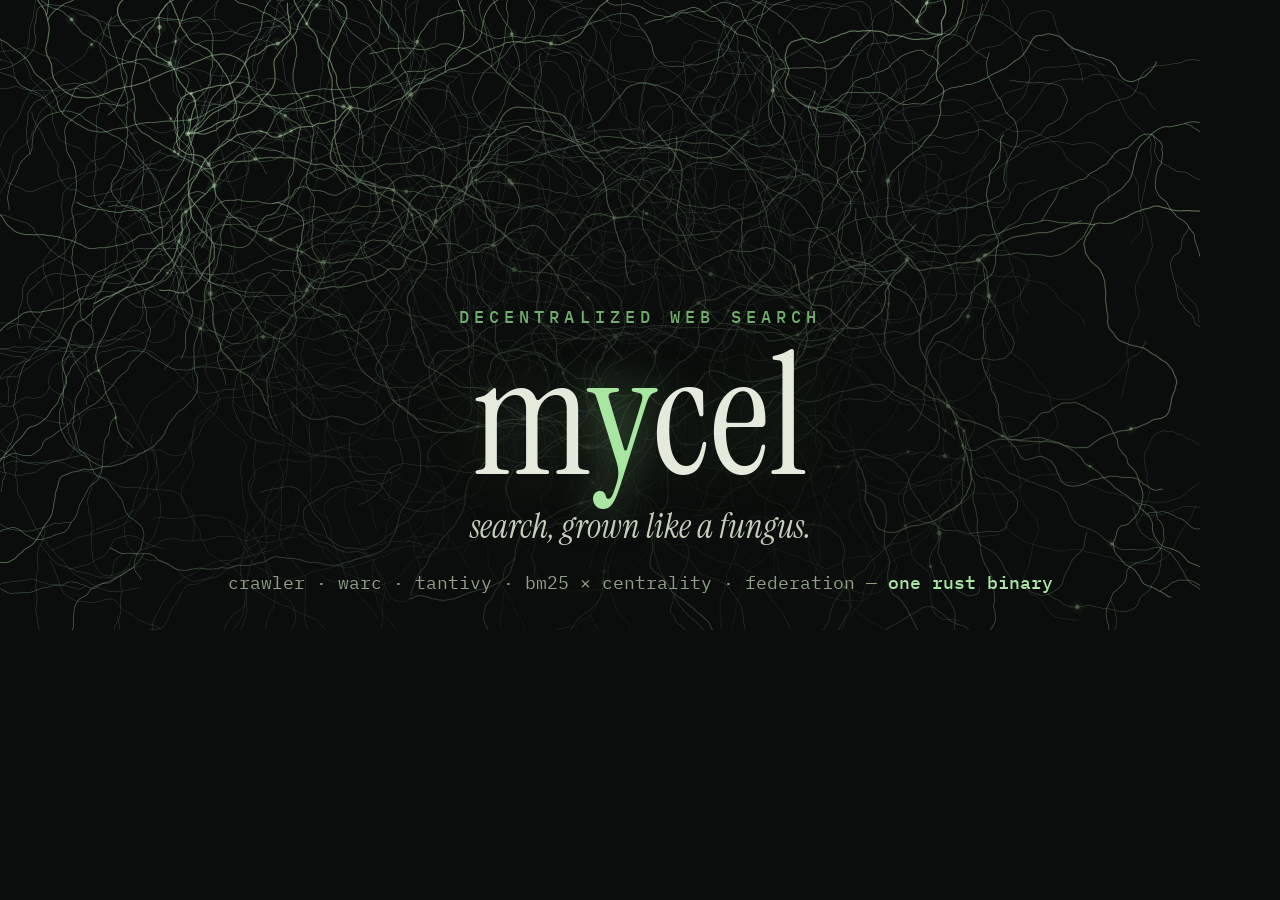
==== site/og.html @ 194cc895 "Add GitHub Pages site site/ is a static scrollytelling page: a three.js mycelium organism grows behi" ====
<!doctype html>
<!-- Fallback generator for og.png (1200x630).
     The shipped og.png is a capture of the live 3D hero (serve site/, hide
     .nav/.scroll-cue/.hero-hint, screenshot the first viewport at 1200x630).
     This file renders a deterministic 2D variant if a quick regen is needed:
     "/Applications/Google Chrome.app/Contents/MacOS/Google Chrome" \
       --headless=new --screenshot=site/og.png --window-size=1200,630 \
       --hide-scrollbars --virtual-time-budget=6000 file://$PWD/site/og.html -->
<html lang="en">
<head>
<meta charset="utf-8">
<link rel="preconnect" href="https://fonts.googleapis.com">
<link rel="preconnect" href="https://fonts.gstatic.com" crossorigin>
<link href="https://fonts.googleapis.com/css2?family=IBM+Plex+Mono:wght@400;500&family=Instrument+Serif:ital@0;1&display=swap" rel="stylesheet">
<style>
  html,body{margin:0;width:1200px;height:630px;overflow:hidden;background:#0a0d0b}
  canvas{position:absolute;inset:0}
  .scrim{position:absolute;inset:0;background:radial-gradient(ellipse 60% 62% at 50% 52%,rgba(10,13,11,.9),rgba(10,13,11,.35) 60%,rgba(10,13,11,0) 85%)}
  .in{position:absolute;inset:0;display:flex;flex-direction:column;align-items:center;justify-content:center;text-align:center}
  .eyebrow{font:500 17px "IBM Plex Mono",monospace;letter-spacing:.3em;text-transform:uppercase;color:#6fae6b;margin-bottom:10px}
  h1{font:400 168px/0.95 "Instrument Serif",serif;color:#e4ebdd;margin:0 0 6px;text-shadow:0 0 60px rgba(168,230,161,.16)}
  h1 span{color:#a8e6a1;text-shadow:0 0 40px rgba(168,230,161,.55)}
  .tag{font:italic 400 34px "Instrument Serif",serif;color:#c3cebb;margin-bottom:22px}
  .sub{font:400 18px "IBM Plex Mono",monospace;color:#8fa088}
  .sub b{color:#a8e6a1;font-weight:500}
</style>
</head>
<body>
<canvas id="c" width="2400" height="1260" style="width:1200px;height:630px"></canvas>
<div class="scrim"></div>
<div class="in">
  <div class="eyebrow">decentralized web search</div>
  <h1>m<span>y</span>cel</h1>
  <div class="tag">search, grown like a fungus.</div>
  <div class="sub">crawler · warc · tantivy · bm25 × centrality · federation — <b>one rust binary</b></div>
</div>
<script>
  // deterministic mycelium still — seeded LCG so the image is reproducible
  const ctx = document.getElementById("c").getContext("2d");
  ctx.setTransform(2, 0, 0, 2, 0, 0);
  const W = 1200, H = 630;
  let s = 42;
  const rnd = () => (s = (s * 1664525 + 1013904223) >>> 0) / 4294967296;
  ctx.fillStyle = "#0a0d0b"; ctx.fillRect(0, 0, W, H);
  ctx.lineCap = "round";
  let tips = [];
  const newTip = (x, y, a, g) => tips.length < 110 && tips.push({ x, y, a, g, sp: .5 + rnd() * .6, life: 260 + rnd() * 400, w: Math.max(.4, 1.2 - g * .22) });
  const glows = [];
  for (let i = 0; i < 7; i++) {
    const x = W * (.08 + .84 * rnd()), y = H * (.1 + .8 * rnd());
    glows.push([x, y, 2.4]);
    for (let k = 0, n = 3 + (rnd() * 3 | 0); k < n; k++) newTip(x, y, rnd() * Math.PI * 2, 0);
  }
  for (let f = 0; f < 1500; f++) {
    for (let i = tips.length - 1; i >= 0; i--) {
      const t = tips[i];
      t.a += (rnd() - .5) * .34;
      const nx = t.x + Math.cos(t.a) * t.sp, ny = t.y + Math.sin(t.a) * t.sp;
      ctx.beginPath(); ctx.moveTo(t.x, t.y); ctx.lineTo(nx, ny);
      ctx.lineWidth = t.w; ctx.strokeStyle = `hsla(${108 + t.g * 9},30%,72%,.3)`; ctx.stroke();
      t.x = nx; t.y = ny;
      if (rnd() < .013) { newTip(nx, ny, t.a + (rnd() < .5 ? -1 : 1) * (.5 + rnd() * .7), t.g + 1); if (rnd() < .3) glows.push([nx, ny, 1.1 + rnd() * 1.4]); }
      if (--t.life < 0 || nx < -20 || ny < -20 || nx > W + 20 || ny > H + 20) tips.splice(i, 1);
    }
    if (tips.length < 30) { const x = W * rnd(), y = H * rnd(); for (let k = 0; k < 3; k++) newTip(x, y, rnd() * Math.PI * 2, 0); }
  }
  for (const [x, y, r] of glows.slice(0, 120)) {
    ctx.beginPath(); ctx.arc(x, y, r * 3, 0, 7); ctx.fillStyle = "rgba(168,230,161,.05)"; ctx.fill();
    ctx.beginPath(); ctx.arc(x, y, r, 0, 7); ctx.fillStyle = "rgba(211,247,201,.42)"; ctx.fill();
  }
</script>
</body>
</html>
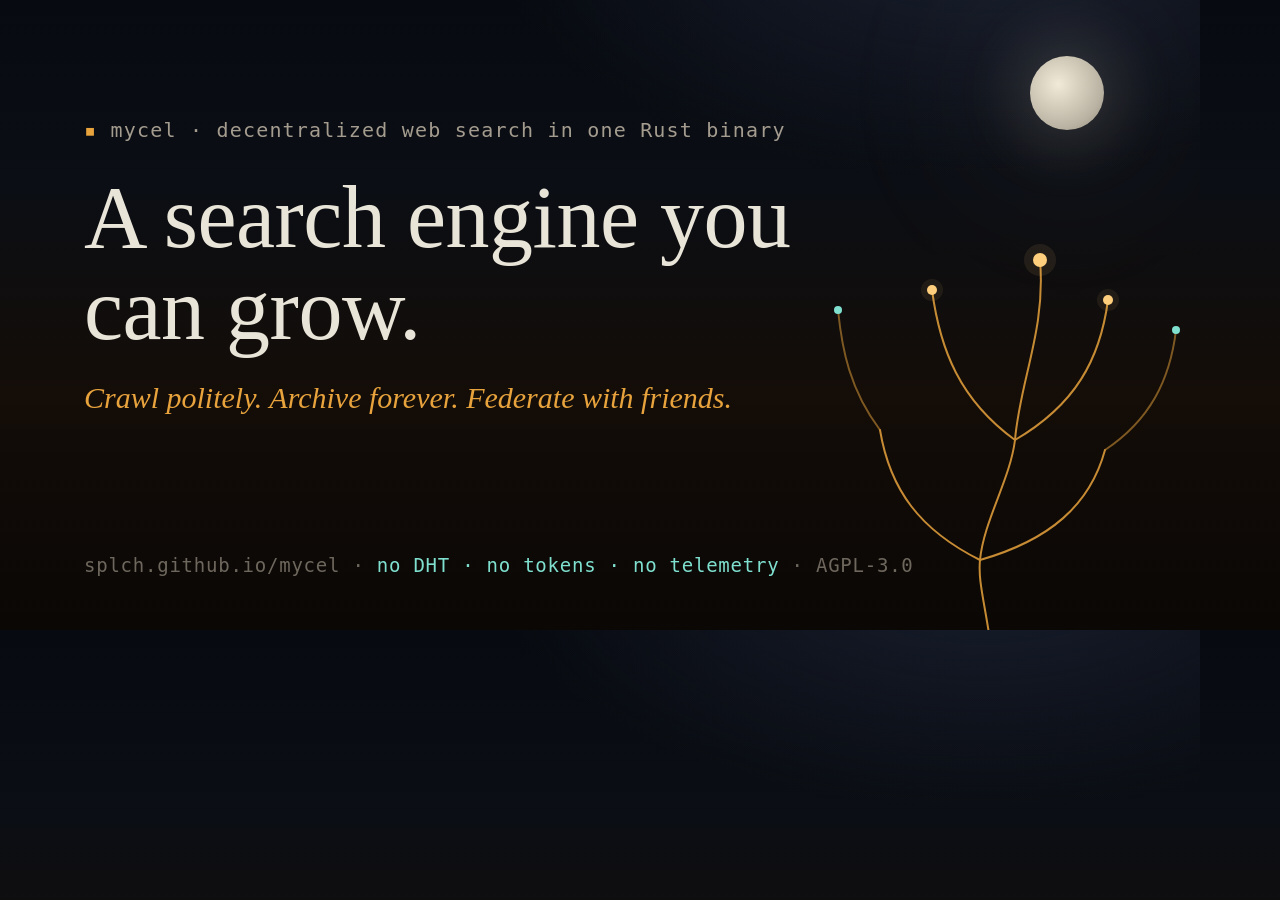
==== commit cb19c2f8: "Rebuild the site: a descent from the graveyard into the mycelium Replace the old site with a from-sc" ====
--- a/site/og.html
+++ b/site/og.html
@@ -1,73 +1,76 @@
 <!doctype html>
-<!-- Fallback generator for og.png (1200x630).
-     The shipped og.png is a capture of the live 3D hero (serve site/, hide
-     .nav/.scroll-cue/.hero-hint, screenshot the first viewport at 1200x630).
-     This file renders a deterministic 2D variant if a quick regen is needed:
-     "/Applications/Google Chrome.app/Contents/MacOS/Google Chrome" \
-       --headless=new --screenshot=site/og.png --window-size=1200,630 \
-       --hide-scrollbars --virtual-time-budget=6000 file://$PWD/site/og.html -->
+<!--
+  og.png source. Regenerate after changing this file:
+
+    python3 -m http.server 8619 --directory site &
+    "/Applications/Google Chrome.app/Contents/MacOS/Google Chrome" \
+      --headless=new --window-size=1200,630 --hide-scrollbars \
+      --virtual-time-budget=2000 --screenshot=site/og.png \
+      "http://127.0.0.1:8619/og.html"
+
+  1200x630, static by design (no animation): what you see is the card.
+-->
 <html lang="en">
 <head>
 <meta charset="utf-8">
-<link rel="preconnect" href="https://fonts.googleapis.com">
-<link rel="preconnect" href="https://fonts.gstatic.com" crossorigin>
-<link href="https://fonts.googleapis.com/css2?family=IBM+Plex+Mono:wght@400;500&family=Instrument+Serif:ital@0;1&display=swap" rel="stylesheet">
 <style>
-  html,body{margin:0;width:1200px;height:630px;overflow:hidden;background:#0a0d0b}
-  canvas{position:absolute;inset:0}
-  .scrim{position:absolute;inset:0;background:radial-gradient(ellipse 60% 62% at 50% 52%,rgba(10,13,11,.9),rgba(10,13,11,.35) 60%,rgba(10,13,11,0) 85%)}
-  .in{position:absolute;inset:0;display:flex;flex-direction:column;align-items:center;justify-content:center;text-align:center}
-  .eyebrow{font:500 17px "IBM Plex Mono",monospace;letter-spacing:.3em;text-transform:uppercase;color:#6fae6b;margin-bottom:10px}
-  h1{font:400 168px/0.95 "Instrument Serif",serif;color:#e4ebdd;margin:0 0 6px;text-shadow:0 0 60px rgba(168,230,161,.16)}
-  h1 span{color:#a8e6a1;text-shadow:0 0 40px rgba(168,230,161,.55)}
-  .tag{font:italic 400 34px "Instrument Serif",serif;color:#c3cebb;margin-bottom:22px}
-  .sub{font:400 18px "IBM Plex Mono",monospace;color:#8fa088}
-  .sub b{color:#a8e6a1;font-weight:500}
+  * { margin: 0; box-sizing: border-box; }
+  html, body { width: 1200px; height: 630px; overflow: hidden; }
+  body {
+    position: relative;
+    background:
+      radial-gradient(900px 460px at 82% -12%, #1a2030 0%, transparent 55%),
+      linear-gradient(to bottom, #070a10 0%, #0b0e14 30%, #140d08 62%, #0a0705 100%);
+    font-family: ui-monospace, 'SF Mono', SFMono-Regular, Menlo, Consolas, monospace;
+    color: #e9e4d8;
+  }
+  .moon {
+    position: absolute; top: 56px; right: 96px; width: 74px; height: 74px; border-radius: 50%;
+    background: radial-gradient(circle at 38% 38%, #f2ead8, #b9b2a2 68%, #8d8779 100%);
+    box-shadow: 0 0 60px 18px rgba(226,218,196,.14), 0 0 180px 70px rgba(226,218,196,.05);
+  }
+  svg.net { position: absolute; inset: 0; }
+  .wrap { position: absolute; left: 84px; top: 118px; width: 760px; }
+  .kicker { font-size: 20px; letter-spacing: .06em; color: #a49c8f; margin-bottom: 30px; }
+  .kicker b { color: #e8a33d; font-weight: 400; }
+  h1 { font-family: Georgia, 'Times New Roman', serif; font-weight: 400; font-size: 88px; line-height: 1.04; letter-spacing: -0.5px; }
+  .sub { font-family: Georgia, serif; font-style: italic; font-size: 30px; color: #e8a33d; margin-top: 26px; }
+  .foot { position: absolute; left: 84px; bottom: 54px; font-size: 19px; color: #6e675d; letter-spacing: .04em; }
+  .foot span { color: #7fe0cf; }
 </style>
 </head>
 <body>
-<canvas id="c" width="2400" height="1260" style="width:1200px;height:630px"></canvas>
-<div class="scrim"></div>
-<div class="in">
-  <div class="eyebrow">decentralized web search</div>
-  <h1>m<span>y</span>cel</h1>
-  <div class="tag">search, grown like a fungus.</div>
-  <div class="sub">crawler · warc · tantivy · bm25 × centrality · federation — <b>one rust binary</b></div>
-</div>
-<script>
-  // deterministic mycelium still — seeded LCG so the image is reproducible
-  const ctx = document.getElementById("c").getContext("2d");
-  ctx.setTransform(2, 0, 0, 2, 0, 0);
-  const W = 1200, H = 630;
-  let s = 42;
-  const rnd = () => (s = (s * 1664525 + 1013904223) >>> 0) / 4294967296;
-  ctx.fillStyle = "#0a0d0b"; ctx.fillRect(0, 0, W, H);
-  ctx.lineCap = "round";
-  let tips = [];
-  const newTip = (x, y, a, g) => tips.length < 110 && tips.push({ x, y, a, g, sp: .5 + rnd() * .6, life: 260 + rnd() * 400, w: Math.max(.4, 1.2 - g * .22) });
-  const glows = [];
-  for (let i = 0; i < 7; i++) {
-    const x = W * (.08 + .84 * rnd()), y = H * (.1 + .8 * rnd());
-    glows.push([x, y, 2.4]);
-    for (let k = 0, n = 3 + (rnd() * 3 | 0); k < n; k++) newTip(x, y, rnd() * Math.PI * 2, 0);
-  }
-  for (let f = 0; f < 1500; f++) {
-    for (let i = tips.length - 1; i >= 0; i--) {
-      const t = tips[i];
-      t.a += (rnd() - .5) * .34;
-      const nx = t.x + Math.cos(t.a) * t.sp, ny = t.y + Math.sin(t.a) * t.sp;
-      ctx.beginPath(); ctx.moveTo(t.x, t.y); ctx.lineTo(nx, ny);
-      ctx.lineWidth = t.w; ctx.strokeStyle = `hsla(${108 + t.g * 9},30%,72%,.3)`; ctx.stroke();
-      t.x = nx; t.y = ny;
-      if (rnd() < .013) { newTip(nx, ny, t.a + (rnd() < .5 ? -1 : 1) * (.5 + rnd() * .7), t.g + 1); if (rnd() < .3) glows.push([nx, ny, 1.1 + rnd() * 1.4]); }
-      if (--t.life < 0 || nx < -20 || ny < -20 || nx > W + 20 || ny > H + 20) tips.splice(i, 1);
-    }
-    if (tips.length < 30) { const x = W * rnd(), y = H * rnd(); for (let k = 0; k < 3; k++) newTip(x, y, rnd() * Math.PI * 2, 0); }
-  }
-  for (const [x, y, r] of glows.slice(0, 120)) {
-    ctx.beginPath(); ctx.arc(x, y, r * 3, 0, 7); ctx.fillStyle = "rgba(168,230,161,.05)"; ctx.fill();
-    ctx.beginPath(); ctx.arc(x, y, r, 0, 7); ctx.fillStyle = "rgba(211,247,201,.42)"; ctx.fill();
-  }
-</script>
+  <div class="moon"></div>
+  <!-- Every branch departs from a trunk segment ENDPOINT (980,560 / 1015,440),
+       so the joints are exactly on-curve by construction. -->
+  <svg class="net" viewBox="0 0 1200 630" fill="none" aria-hidden="true">
+    <g stroke="#e8a33d" stroke-width="2" stroke-linecap="round" opacity=".85">
+      <path d="M990 640 C 984 600, 978 580, 980 560 C 984 520, 1010 480, 1015 440 C 1020 380, 1046 330, 1040 260"/>
+      <path d="M980 560 C 920 530, 890 490, 880 430"/>
+      <path d="M980 560 C 1050 540, 1090 505, 1105 450"/>
+      <path d="M1015 440 C 960 400, 940 350, 932 290"/>
+      <path d="M1015 440 C 1075 405, 1100 360, 1108 300"/>
+      <path d="M880 430 C 850 390, 842 350, 838 310" opacity=".6"/>
+      <path d="M1105 450 C 1150 420, 1170 380, 1176 330" opacity=".6"/>
+    </g>
+    <g fill="#ffcf7d">
+      <circle cx="1040" cy="260" r="7"/>
+      <circle cx="932" cy="290" r="5"/>
+      <circle cx="1108" cy="300" r="5"/>
+      <circle cx="838" cy="310" r="4" fill="#7fe0cf"/>
+      <circle cx="1176" cy="330" r="4" fill="#7fe0cf"/>
+    </g>
+    <g opacity=".5" fill="#ffcf7d">
+      <circle cx="1040" cy="260" r="16" opacity=".18"/>
+      <circle cx="932" cy="290" r="11" opacity=".16"/>
+      <circle cx="1108" cy="300" r="11" opacity=".16"/>
+    </g>
+  </svg>
+  <div class="wrap">
+    <p class="kicker"><b>▪</b> mycel · decentralized web search in one Rust binary</p>
+    <h1>A search engine you can&nbsp;grow.</h1>
+    <p class="sub">Crawl politely. Archive forever. Federate with friends.</p>
+  </div>
+  <p class="foot">splch.github.io/mycel · <span>no DHT · no tokens · no telemetry</span> · AGPL-3.0</p>
 </body>
 </html>
